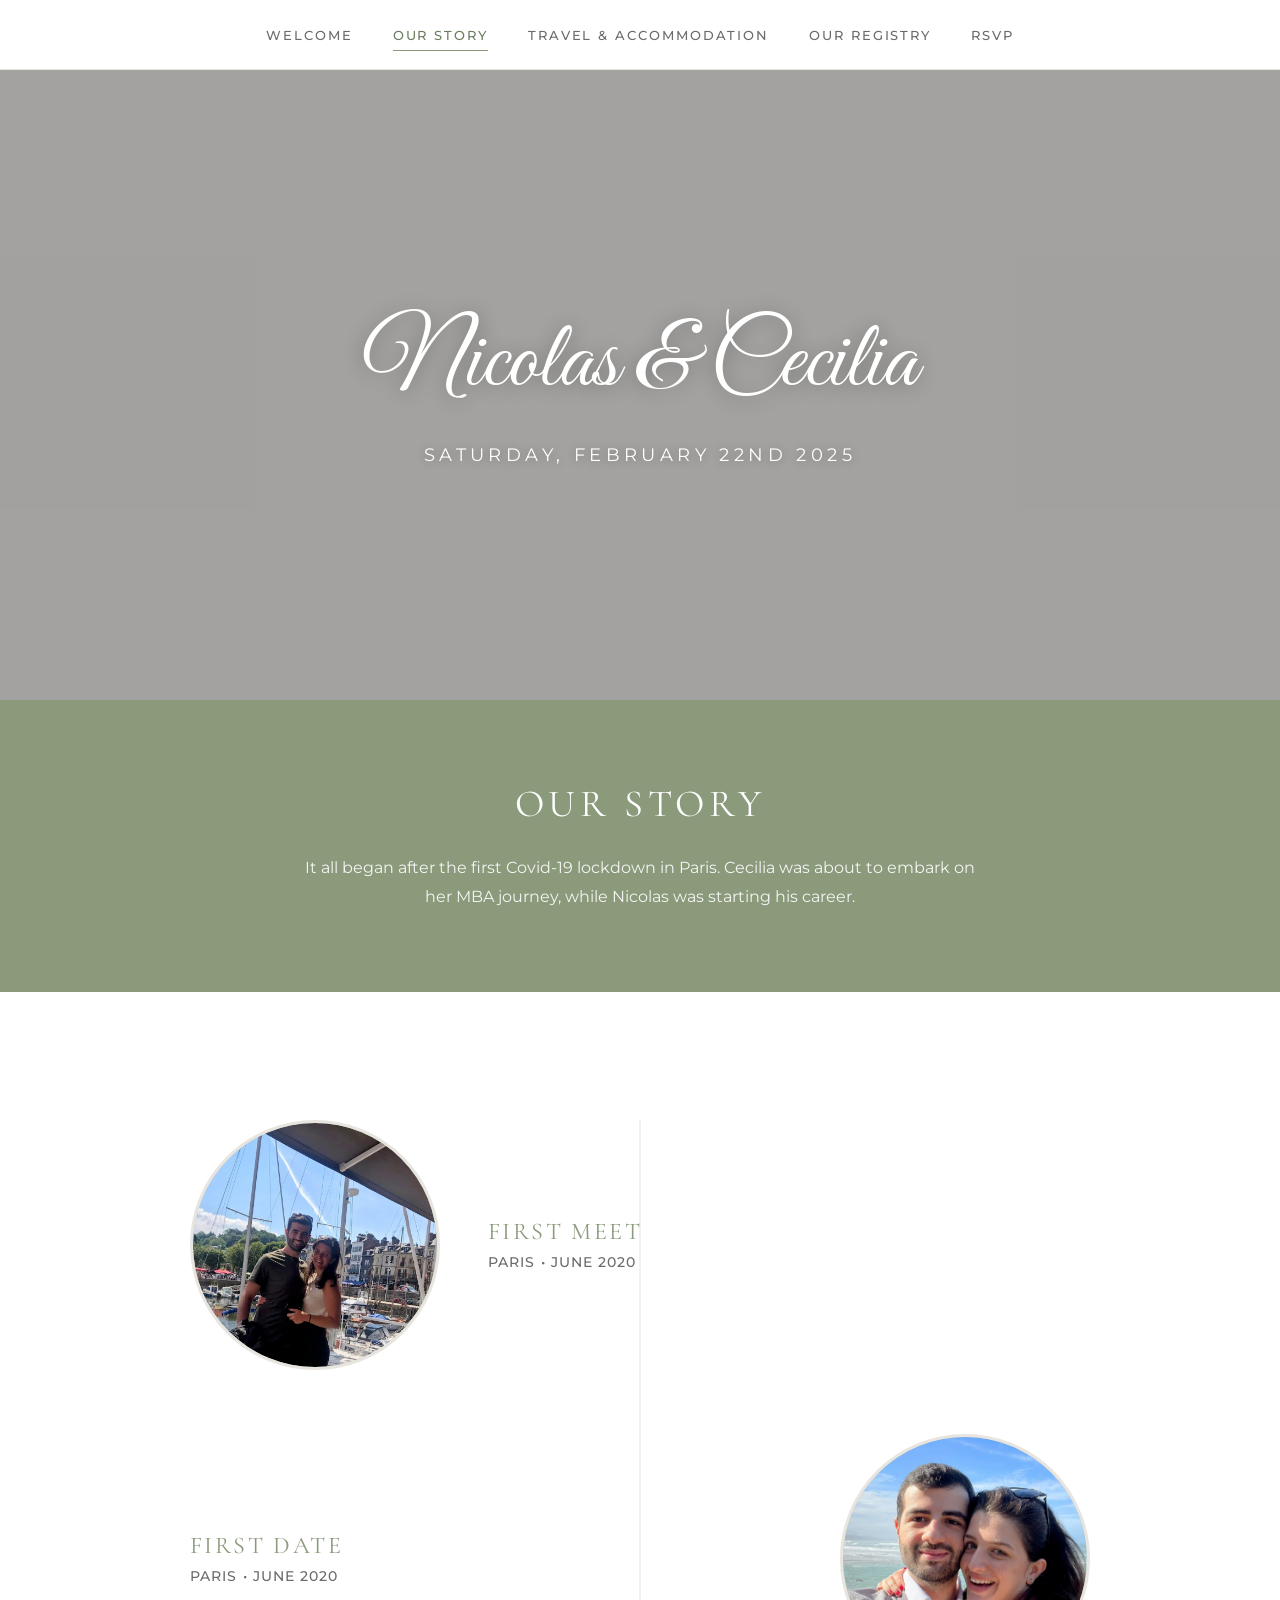
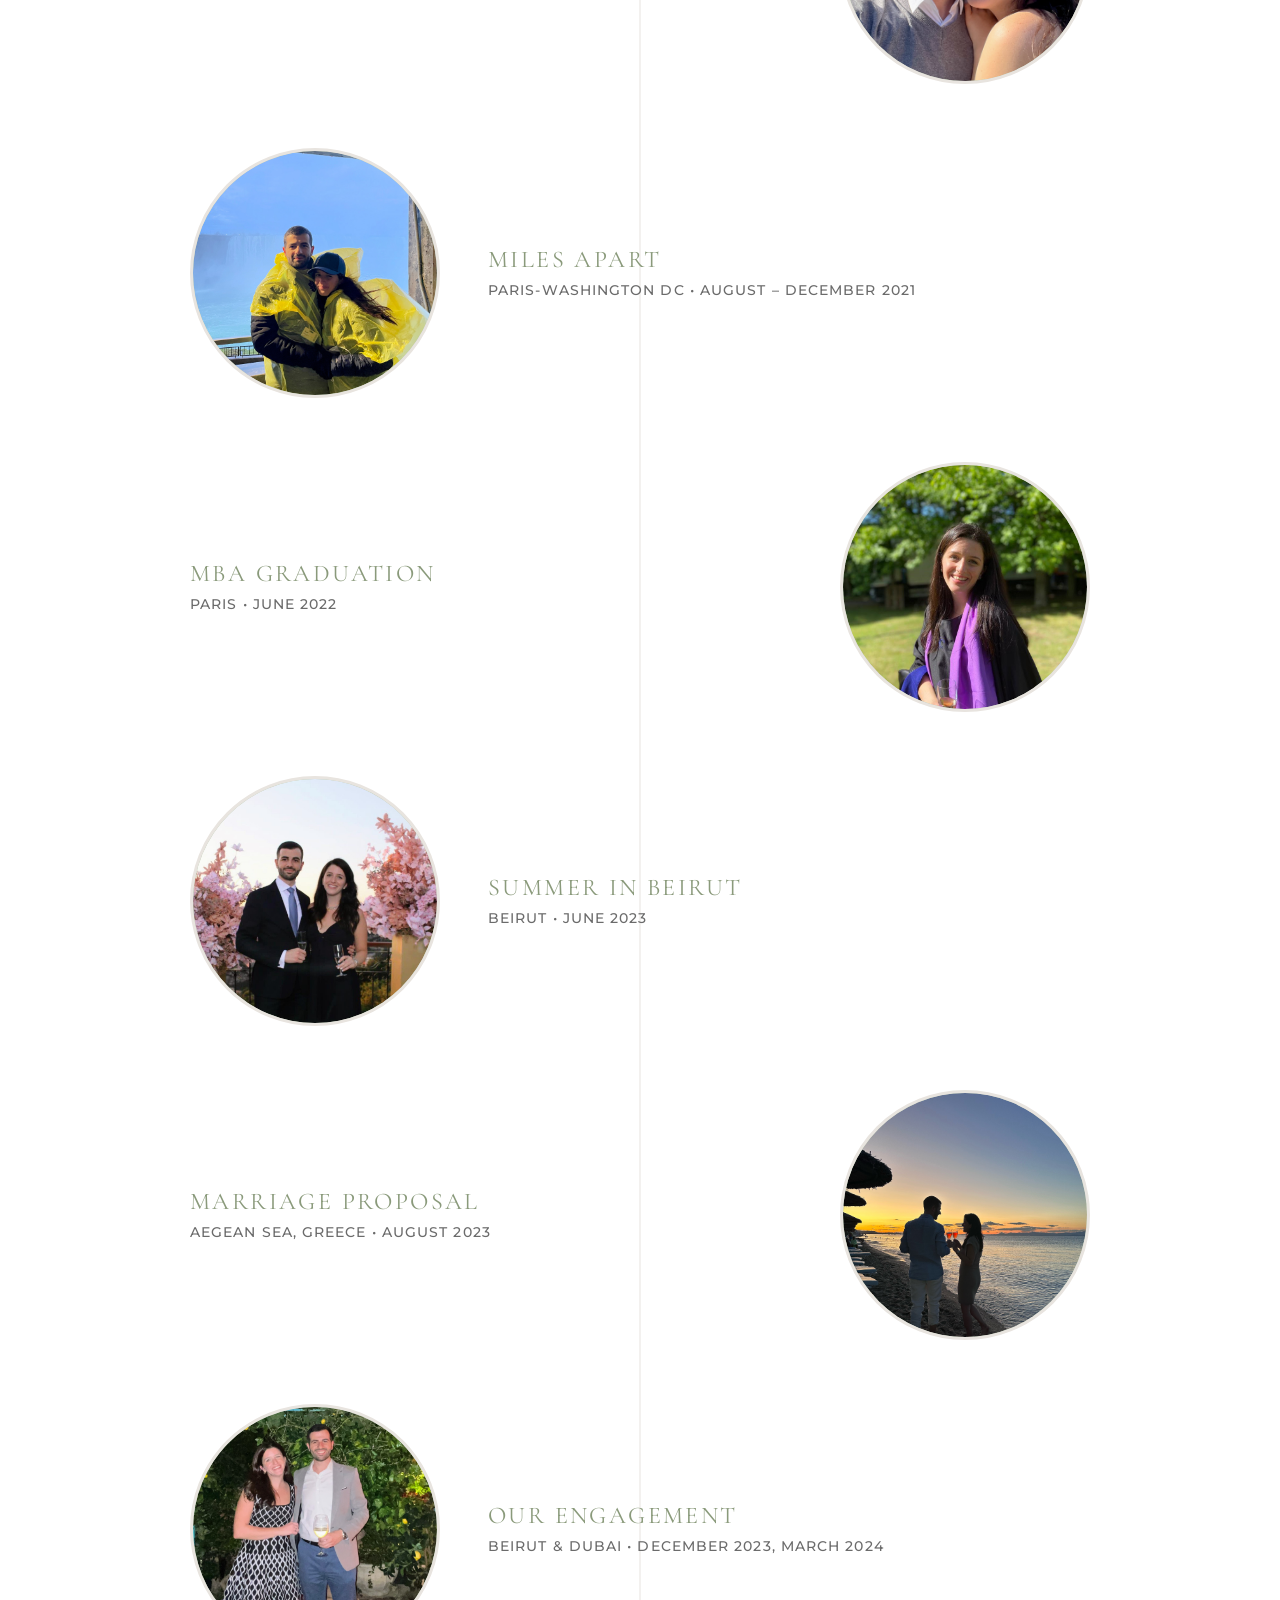
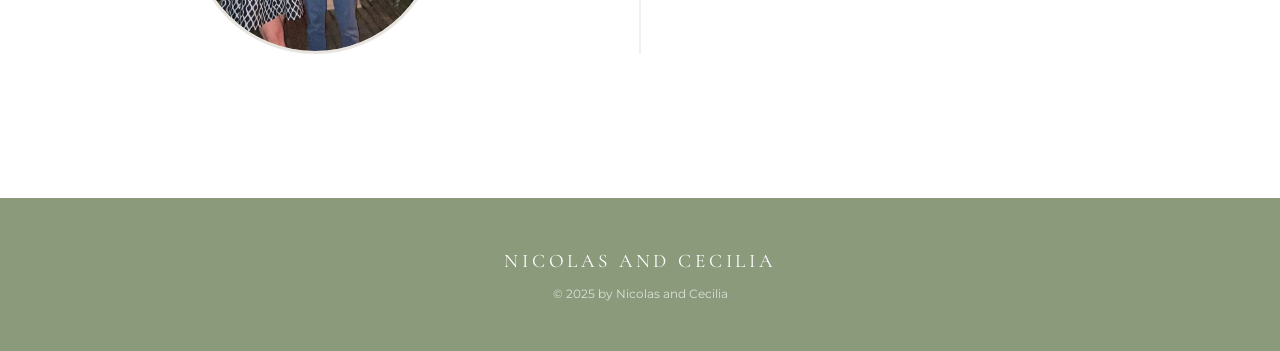
==== our-story.html @ 4477a63c "v1 upload Upload of the whole v1 of the website" ====
<!DOCTYPE html>
<html lang="en">
<head>
    <meta charset="UTF-8">
    <meta name="viewport" content="width=device-width, initial-scale=1.0">
    <title>Our Story | Nicolas & Cecilia</title>

    <!-- Google Fonts -->
    <link rel="preconnect" href="https://fonts.googleapis.com">
    <link rel="preconnect" href="https://fonts.gstatic.com" crossorigin>
    <link href="https://fonts.googleapis.com/css2?family=Cormorant+Garamond:wght@400;600&family=Great+Vibes&family=Montserrat:wght@400;500;600&display=swap" rel="stylesheet">

    <!-- Stylesheets -->
    <link rel="stylesheet" href="css/style.css">
</head>
<body>
    <!-- Navigation -->
    <nav class="site-nav">
        <button class="nav-toggle" aria-label="Toggle navigation" aria-expanded="false">
            <span></span>
            <span></span>
            <span></span>
        </button>
        <ul class="nav-links">
            <li><a href="index.html">Welcome</a></li>
            <li><a href="our-story.html">Our Story</a></li>
            <li><a href="travel.html">Travel &amp; Accommodation</a></li>
            <li><a href="registry.html">Our Registry</a></li>
            <li><a href="rsvp.html">RSVP</a></li>
        </ul>
    </nav>

    <!-- Main Content -->
    <main>
        <!-- Hero Section -->
        <section class="hero hero-short">
            <div class="hero-bg" style="background-image: url('images/Our Story/Photo Top part - high quality - requires editing.PNG');"></div>
            <div class="hero-content">
                <h1 class="script-heading">Nicolas &amp; Cecilia</h1>
                <p class="subtitle">Saturday, February 22nd 2025</p>
            </div>
        </section>

        <!-- Our Story Intro Section -->
        <section class="section section-sage">
            <div class="section-inner">
                <h2 class="section-heading">OUR STORY</h2>
                <p class="section-text">It all began after the first Covid-19 lockdown in Paris. Cecilia was about to embark on her MBA journey, while Nicolas was starting his career.</p>
            </div>
        </section>

        <!-- Timeline Section -->
        <section class="section section-white">
            <div class="section-inner">
                <div class="timeline">
                    <!-- Event 1: First Meet -->
                    <div class="timeline-item fade-in">
                        <div class="timeline-photo">
                            <img src="images/Our Story/Photo 1 - First meet.JPG" alt="First Meet - Paris 2020" loading="lazy">
                        </div>
                        <div class="timeline-info">
                            <h3>First Meet</h3>
                            <p>Paris • June 2020</p>
                        </div>
                    </div>

                    <!-- Event 2: First Date -->
                    <div class="timeline-item fade-in">
                        <div class="timeline-photo">
                            <img src="images/Our Story/Photo 2 - first date.JPG" alt="First Date - Paris 2020" loading="lazy">
                        </div>
                        <div class="timeline-info">
                            <h3>First Date</h3>
                            <p>Paris • June 2020</p>
                        </div>
                    </div>

                    <!-- Event 3: Miles Apart -->
                    <div class="timeline-item fade-in">
                        <div class="timeline-photo">
                            <img src="images/Our Story/Photo 3 - Long distance.JPG" alt="Miles Apart - Long distance 2021" loading="lazy">
                        </div>
                        <div class="timeline-info">
                            <h3>Miles Apart</h3>
                            <p>Paris-Washington DC • August – December 2021</p>
                        </div>
                    </div>

                    <!-- Event 4: MBA Graduation -->
                    <div class="timeline-item fade-in">
                        <div class="timeline-photo">
                            <img src="images/Photo 4 - MBA Graduation.JPG" alt="MBA Graduation - Paris 2022" loading="lazy">
                        </div>
                        <div class="timeline-info">
                            <h3>MBA Graduation</h3>
                            <p>Paris • June 2022</p>
                        </div>
                    </div>

                    <!-- Event 5: Summer in Beirut -->
                    <div class="timeline-item fade-in">
                        <div class="timeline-photo">
                            <img src="images/Photo 5 - Summer in beirut.JPG" alt="Summer in Beirut 2023" loading="lazy">
                        </div>
                        <div class="timeline-info">
                            <h3>Summer in Beirut</h3>
                            <p>Beirut • June 2023</p>
                        </div>
                    </div>

                    <!-- Event 6: Marriage Proposal -->
                    <div class="timeline-item fade-in">
                        <div class="timeline-photo">
                            <img src="images/Our Story/Photo 4 - Proposal.JPG" alt="Marriage Proposal - Aegean Sea 2023" loading="lazy">
                        </div>
                        <div class="timeline-info">
                            <h3>Marriage Proposal</h3>
                            <p>Aegean Sea, Greece • August 2023</p>
                        </div>
                    </div>

                    <!-- Event 7: Our Engagement -->
                    <div class="timeline-item fade-in">
                        <div class="timeline-photo">
                            <img src="images/Our Story/Photo 5 - Engagement_edited.jpg" alt="Our Engagement - Beirut and Dubai 2024" loading="lazy">
                        </div>
                        <div class="timeline-info">
                            <h3>Our Engagement</h3>
                            <p>Beirut &amp; Dubai • December 2023, March 2024</p>
                        </div>
                    </div>
                </div>
            </div>
        </section>
    </main>

    <!-- Footer -->
    <footer class="site-footer">
        <p class="footer-title">NICOLAS AND CECILIA</p>
        <p class="footer-copy">&copy; 2025 by Nicolas and Cecilia</p>
    </footer>

    <!-- Scripts -->
    <script src="js/main.js"></script>
</body>
</html>
---- css/style.css ----
/* ============================================
   Nicolas & Cecilia — Wedding Website
   Color Palette: Sage green, warm whites, muted gold
   Font: Google Fonts — Cormorant Garamond (headings),
         Montserrat (body), Great Vibes (script accent)
   ============================================ */

/* --- CSS Variables --- */
:root {
  --sage: #8a9a7b;
  --sage-dark: #6b7d5e;
  --sage-light: #c5d1bc;
  --cream: #faf8f5;
  --warm-white: #ffffff;
  --text-dark: #3a3a3a;
  --text-medium: #6b6b6b;
  --text-light: #999999;
  --gold-muted: #c2a97e;
  --border-light: #e8e4df;
  --overlay-dark: rgba(0, 0, 0, 0.35);
  --overlay-light: rgba(0, 0, 0, 0.15);
  --font-heading: 'Cormorant Garamond', Georgia, serif;
  --font-body: 'Montserrat', 'Segoe UI', sans-serif;
  --font-script: 'Great Vibes', cursive;
  --max-width: 1200px;
  --nav-height: 70px;
}

/* --- Reset & Base --- */
*, *::before, *::after {
  margin: 0;
  padding: 0;
  box-sizing: border-box;
}

html {
  scroll-behavior: smooth;
  font-size: 16px;
}

body {
  font-family: var(--font-body);
  color: var(--text-dark);
  background-color: var(--cream);
  line-height: 1.6;
  -webkit-font-smoothing: antialiased;
}

img {
  max-width: 100%;
  height: auto;
  display: block;
}

a {
  color: var(--sage-dark);
  text-decoration: none;
  transition: color 0.3s ease;
}

a:hover {
  color: var(--gold-muted);
}

/* --- Typography --- */
h1, h2, h3, h4 {
  font-family: var(--font-heading);
  font-weight: 400;
  line-height: 1.3;
}

.script-heading {
  font-family: var(--font-script);
  font-weight: 400;
}

/* --- Navigation --- */
.site-nav {
  position: fixed;
  top: 0;
  left: 0;
  right: 0;
  height: var(--nav-height);
  background: rgba(255, 255, 255, 0.95);
  backdrop-filter: blur(10px);
  -webkit-backdrop-filter: blur(10px);
  border-bottom: 1px solid var(--border-light);
  z-index: 1000;
  display: flex;
  align-items: center;
  justify-content: center;
}

.nav-links {
  display: flex;
  list-style: none;
  gap: 2.5rem;
  align-items: center;
}

.nav-links a {
  font-family: var(--font-body);
  font-size: 0.8rem;
  font-weight: 500;
  letter-spacing: 0.15em;
  text-transform: uppercase;
  color: var(--text-medium);
  padding: 0.5rem 0;
  position: relative;
  transition: color 0.3s ease;
}

.nav-links a::after {
  content: '';
  position: absolute;
  bottom: 0;
  left: 0;
  width: 0;
  height: 1px;
  background: var(--sage);
  transition: width 0.3s ease;
}

.nav-links a:hover,
.nav-links a.active {
  color: var(--sage-dark);
}

.nav-links a:hover::after,
.nav-links a.active::after {
  width: 100%;
}

/* Hamburger menu (mobile) */
.nav-toggle {
  display: none;
  background: none;
  border: none;
  cursor: pointer;
  padding: 0.5rem;
  position: absolute;
  right: 1.5rem;
}

.nav-toggle span {
  display: block;
  width: 24px;
  height: 2px;
  background: var(--text-dark);
  margin: 5px 0;
  transition: all 0.3s ease;
}

/* --- Hero Sections --- */
.hero {
  position: relative;
  width: 100%;
  height: 100vh;
  min-height: 500px;
  display: flex;
  align-items: center;
  justify-content: center;
  text-align: center;
  overflow: hidden;
  margin-top: var(--nav-height);
}

.hero-bg {
  position: absolute;
  inset: 0;
  background-size: cover;
  background-position: center;
  background-repeat: no-repeat;
}

.hero-bg::after {
  content: '';
  position: absolute;
  inset: 0;
  background: var(--overlay-dark);
}

.hero-bg.blur::after {
  background: var(--overlay-light);
  backdrop-filter: blur(4px);
  -webkit-backdrop-filter: blur(4px);
}

.hero-content {
  position: relative;
  z-index: 2;
  color: #fff;
  padding: 2rem;
}

.hero-content .script-heading {
  font-size: clamp(3rem, 8vw, 6rem);
  text-shadow: 0 2px 20px rgba(0, 0, 0, 0.3);
}

.hero-content .subtitle {
  font-family: var(--font-body);
  font-size: clamp(0.85rem, 1.5vw, 1.1rem);
  letter-spacing: 0.25em;
  text-transform: uppercase;
  margin-top: 1rem;
  font-weight: 400;
  text-shadow: 0 1px 10px rgba(0, 0, 0, 0.3);
}

/* Smaller hero for subpages */
.hero-short {
  height: 70vh;
  min-height: 400px;
}

/* Placeholder for missing images */
.hero-placeholder {
  background: linear-gradient(135deg, var(--sage) 0%, var(--sage-dark) 100%);
}

/* --- Sections --- */
.section {
  padding: 5rem 2rem;
}

.section-inner {
  max-width: var(--max-width);
  margin: 0 auto;
}

.section-sage {
  background-color: var(--sage);
  color: #fff;
}

.section-cream {
  background-color: var(--cream);
}

.section-white {
  background-color: var(--warm-white);
}

.section-heading {
  font-family: var(--font-heading);
  font-size: clamp(1.8rem, 3vw, 2.5rem);
  letter-spacing: 0.12em;
  text-transform: uppercase;
  text-align: center;
  margin-bottom: 1.5rem;
  color: var(--sage-dark);
}

.section-sage .section-heading {
  color: #fff;
}

.section-text {
  text-align: center;
  max-width: 700px;
  margin: 0 auto;
  font-size: 1rem;
  line-height: 1.8;
  color: var(--text-medium);
}

.section-sage .section-text {
  color: rgba(255, 255, 255, 0.9);
}

/* --- Timeline (Our Story) --- */
.timeline {
  position: relative;
  max-width: 900px;
  margin: 3rem auto 0;
}

.timeline::before {
  content: '';
  position: absolute;
  top: 0;
  left: 50%;
  transform: translateX(-50%);
  width: 1px;
  height: 100%;
  background: var(--border-light);
}

.timeline-item {
  display: flex;
  align-items: center;
  gap: 3rem;
  margin-bottom: 4rem;
  position: relative;
}

.timeline-item:nth-child(even) {
  flex-direction: row-reverse;
}

.timeline-photo {
  flex: 0 0 250px;
  width: 250px;
  height: 250px;
  border-radius: 50%;
  overflow: hidden;
  background: var(--sage-light);
  border: 3px solid var(--border-light);
}

.timeline-photo img {
  width: 100%;
  height: 100%;
  object-fit: cover;
}

/* Placeholder circle when no image */
.timeline-photo.placeholder {
  display: flex;
  align-items: center;
  justify-content: center;
  font-size: 0.75rem;
  color: var(--text-light);
  text-align: center;
  padding: 1rem;
}

.timeline-info {
  flex: 1;
}

.timeline-info h3 {
  font-family: var(--font-heading);
  font-size: 1.5rem;
  letter-spacing: 0.1em;
  text-transform: uppercase;
  color: var(--sage);
  margin-bottom: 0.3rem;
}

.timeline-info p {
  font-size: 0.85rem;
  letter-spacing: 0.08em;
  text-transform: uppercase;
  color: var(--text-medium);
  font-weight: 500;
}

/* --- Activity Cards (Travel) --- */
.card-grid {
  display: grid;
  grid-template-columns: repeat(auto-fill, minmax(300px, 1fr));
  gap: 2rem;
  margin-top: 2rem;
}

.card {
  background: var(--warm-white);
  border-radius: 12px;
  overflow: hidden;
  box-shadow: 0 2px 12px rgba(0, 0, 0, 0.06);
  transition: transform 0.3s ease, box-shadow 0.3s ease;
}

.card:hover {
  transform: translateY(-4px);
  box-shadow: 0 8px 24px rgba(0, 0, 0, 0.1);
}

.card-img {
  width: 100%;
  height: 200px;
  background: var(--sage-light);
  background-size: cover;
  background-position: center;
}

.card-body {
  padding: 1.5rem;
}

.card-body h3 {
  font-family: var(--font-heading);
  font-size: 1.3rem;
  margin-bottom: 0.5rem;
  font-style: italic;
}

.card-body p {
  font-size: 0.9rem;
  color: var(--text-medium);
  line-height: 1.6;
  margin-bottom: 1rem;
}

.card-link {
  display: inline-block;
  font-size: 0.8rem;
  letter-spacing: 0.1em;
  text-transform: uppercase;
  font-weight: 600;
  color: var(--sage-dark);
  border: 1px solid var(--sage);
  padding: 0.5rem 1.5rem;
  border-radius: 4px;
  transition: all 0.3s ease;
}

.card-link:hover {
  background: var(--sage);
  color: #fff;
}

/* --- Restaurant / Eat & Drink Section --- */
.eat-drink {
  padding: 5rem 2rem;
  position: relative;
  background-size: cover;
  background-position: center;
  background-attachment: fixed;
  color: #fff;
}

.eat-drink::before {
  content: '';
  position: absolute;
  inset: 0;
  background: rgba(0, 0, 0, 0.6);
}

.eat-drink .section-inner {
  position: relative;
  z-index: 2;
}

.eat-drink .section-heading {
  color: #fff;
}

.eat-drink-subtitle {
  text-align: center;
  font-size: 0.8rem;
  letter-spacing: 0.15em;
  text-transform: uppercase;
  margin-bottom: 3rem;
  opacity: 0.8;
}

.restaurant-category {
  margin-bottom: 3rem;
}

.restaurant-category h3 {
  font-family: var(--font-body);
  font-size: 0.9rem;
  letter-spacing: 0.2em;
  text-transform: uppercase;
  font-weight: 600;
  margin-bottom: 1.5rem;
  padding-bottom: 0.5rem;
  border-bottom: 1px solid rgba(255, 255, 255, 0.2);
  color: var(--gold-muted);
}

.restaurant-row {
  display: flex;
  justify-content: space-between;
  align-items: baseline;
  padding: 0.5rem 0;
}

.restaurant-row .cuisine {
  font-size: 0.85rem;
  color: rgba(255, 255, 255, 0.6);
  font-style: italic;
  min-width: 120px;
}

.restaurant-row .names {
  font-size: 1rem;
  font-weight: 500;
}

.restaurant-row .names a {
  color: #fff;
  transition: color 0.3s ease;
}

.restaurant-row .names a:hover {
  color: var(--gold-muted);
}

.drinks-list {
  display: flex;
  flex-wrap: wrap;
  gap: 0.5rem 1.5rem;
  margin-top: 0.5rem;
}

.drinks-list a {
  color: rgba(255, 255, 255, 0.9);
  font-size: 0.95rem;
  transition: color 0.3s ease;
}

.drinks-list a:hover {
  color: var(--gold-muted);
}

/* --- Registry Section --- */
.registry-block {
  text-align: center;
  padding: 2.5rem;
  border-bottom: 1px solid var(--border-light);
  max-width: 600px;
  margin: 0 auto;
}

.registry-block:last-of-type {
  border-bottom: none;
}

.registry-block h3 {
  font-family: var(--font-body);
  font-size: 0.85rem;
  font-weight: 700;
  letter-spacing: 0.15em;
  text-transform: uppercase;
  margin-bottom: 1rem;
  color: var(--text-dark);
}

.registry-block p {
  font-size: 0.9rem;
  color: var(--text-medium);
  line-height: 1.8;
}

.registry-note {
  font-style: italic;
  color: var(--sage) !important;
  margin-top: 2rem;
}

/* --- RSVP Form --- */
.rsvp-form {
  max-width: 550px;
  margin: 2rem auto 0;
}

.form-group {
  margin-bottom: 1.5rem;
}

.form-group label {
  display: block;
  font-size: 0.8rem;
  font-weight: 600;
  letter-spacing: 0.1em;
  text-transform: uppercase;
  color: var(--text-medium);
  margin-bottom: 0.5rem;
}

.form-group input,
.form-group select,
.form-group textarea {
  width: 100%;
  padding: 0.85rem 1rem;
  font-family: var(--font-body);
  font-size: 0.95rem;
  border: 1px solid var(--border-light);
  border-radius: 6px;
  background: var(--warm-white);
  color: var(--text-dark);
  transition: border-color 0.3s ease;
}

.form-group input:focus,
.form-group select:focus,
.form-group textarea:focus {
  outline: none;
  border-color: var(--sage);
}

.form-group textarea {
  resize: vertical;
  min-height: 100px;
}

.btn {
  display: inline-block;
  font-family: var(--font-body);
  font-size: 0.8rem;
  font-weight: 600;
  letter-spacing: 0.15em;
  text-transform: uppercase;
  padding: 1rem 3rem;
  border: none;
  border-radius: 6px;
  cursor: pointer;
  transition: all 0.3s ease;
}

.btn-sage {
  background: var(--sage);
  color: #fff;
}

.btn-sage:hover {
  background: var(--sage-dark);
}

.btn-outline {
  background: transparent;
  color: var(--sage-dark);
  border: 1px solid var(--sage);
}

.btn-outline:hover {
  background: var(--sage);
  color: #fff;
}

/* --- Footer --- */
.site-footer {
  background: var(--sage);
  color: #fff;
  text-align: center;
  padding: 3rem 2rem;
}

.footer-title {
  font-family: var(--font-heading);
  font-size: 1.2rem;
  letter-spacing: 0.2em;
  text-transform: uppercase;
  margin-bottom: 0.5rem;
}

.footer-copy {
  font-size: 0.75rem;
  opacity: 0.7;
}

/* --- Utilities --- */
.text-center { text-align: center; }
.mt-1 { margin-top: 0.5rem; }
.mt-2 { margin-top: 1rem; }
.mt-3 { margin-top: 2rem; }
.mt-4 { margin-top: 3rem; }
.mb-2 { margin-bottom: 1rem; }

/* --- Responsive --- */
@media (max-width: 768px) {
  .nav-toggle {
    display: block;
  }

  .nav-links {
    display: none;
    flex-direction: column;
    position: absolute;
    top: var(--nav-height);
    left: 0;
    right: 0;
    background: rgba(255, 255, 255, 0.98);
    padding: 1.5rem 0;
    gap: 0;
    border-bottom: 1px solid var(--border-light);
  }

  .nav-links.open {
    display: flex;
  }

  .nav-links a {
    padding: 1rem 2rem;
    width: 100%;
    text-align: center;
  }

  .hero {
    height: 80vh;
    min-height: 400px;
  }

  .hero-short {
    height: 50vh;
  }

  .hero-content .script-heading {
    font-size: clamp(2.5rem, 10vw, 4rem);
  }

  .section {
    padding: 3rem 1.5rem;
  }

  /* Timeline stacked on mobile */
  .timeline::before {
    left: 30px;
  }

  .timeline-item,
  .timeline-item:nth-child(even) {
    flex-direction: column;
    align-items: center;
    text-align: center;
  }

  .timeline-photo {
    flex: 0 0 180px;
    width: 180px;
    height: 180px;
  }

  .card-grid {
    grid-template-columns: 1fr;
  }

  .restaurant-row {
    flex-direction: column;
    gap: 0.25rem;
  }

  .eat-drink {
    background-attachment: scroll;
  }
}

@media (max-width: 480px) {
  .nav-links a {
    font-size: 0.75rem;
  }

  .hero-content .script-heading {
    font-size: 2.5rem;
  }

  .section-heading {
    font-size: 1.5rem;
  }
}

/* ============================================
   Enhanced Mobile Responsiveness
   ============================================ */

/* Timeline: better mobile layout */
@media (max-width: 768px) {
  .timeline::before { display: none; }

  .timeline-item,
  .timeline-item:nth-child(even) {
    flex-direction: column;
    align-items: center;
    text-align: center;
    gap: 1.5rem;
    margin-bottom: 3rem;
  }

  .timeline-photo {
    flex: 0 0 200px;
    width: 200px;
    height: 200px;
  }

  .timeline-info h3 { font-size: 1.2rem; }
}

/* Cards: single column on small screens */
@media (max-width: 480px) {
  .card-grid { grid-template-columns: 1fr; gap: 1.2rem; }
  .card-img { height: 180px; }
}

/* Eat & Drink section: better mobile */
@media (max-width: 768px) {
  .eat-drink { padding: 3rem 1rem; background-attachment: scroll; }
  .restaurant-row { flex-direction: column; gap: 0.2rem; margin-bottom: 0.5rem; }
  .restaurant-row .cuisine { font-size: 0.75rem; }
}

/* Section padding reduced on mobile */
@media (max-width: 480px) {
  .section { padding: 2.5rem 1rem; }
  .section-heading { font-size: 1.4rem; letter-spacing: 0.08em; }
  .section-text { font-size: 0.95rem; }
}

/* Registry blocks: full width on mobile */
@media (max-width: 480px) {
  .registry-block { padding: 1.5rem 1rem; }
}

/* RSVP form: full width on mobile */
@media (max-width: 480px) {
  .rsvp-form { padding: 0; }
  .form-group input,
  .form-group select,
  .form-group textarea { font-size: 1rem; }
  .btn { width: 100%; text-align: center; }
}

/* Hero text: better mobile sizing */
@media (max-width: 480px) {
  .hero-content .script-heading { font-size: 3rem; }
  .hero-content .subtitle { font-size: 0.8rem; letter-spacing: 0.15em; }
  .hero-short { height: 55vh; }
}

/* Footer: mobile padding */
@media (max-width: 480px) {
  .site-footer { padding: 2rem 1rem; }
  .footer-title { font-size: 1rem; }
}

/* Nav: ensure hamburger works properly */
@media (max-width: 768px) {
  .site-nav { padding: 0 1rem; }
  .nav-links { box-shadow: 0 4px 12px rgba(0,0,0,0.08); }
  .nav-links a { font-size: 0.85rem; }
}

/* Images: prevent overflow */
img { max-width: 100%; height: auto; }
.timeline-photo img { width: 100%; height: 100%; object-fit: cover; border-radius: 50%; }
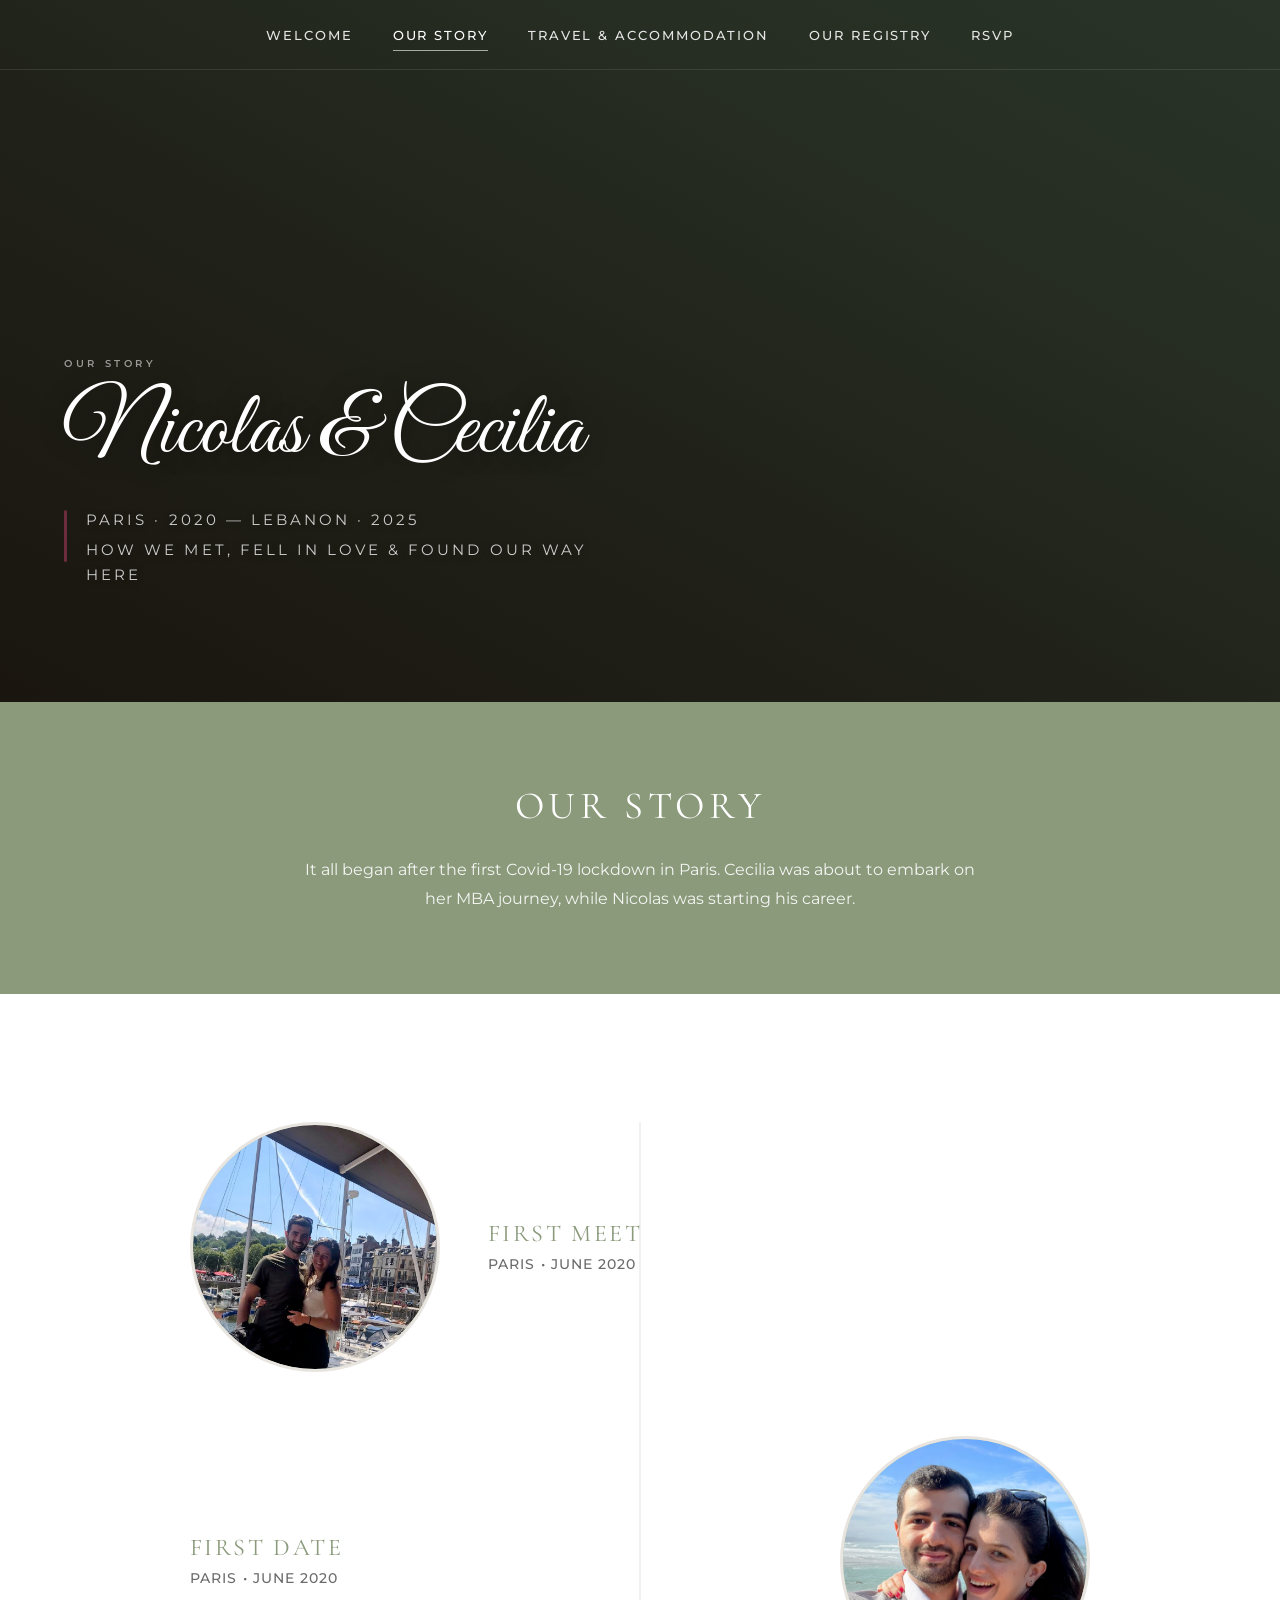
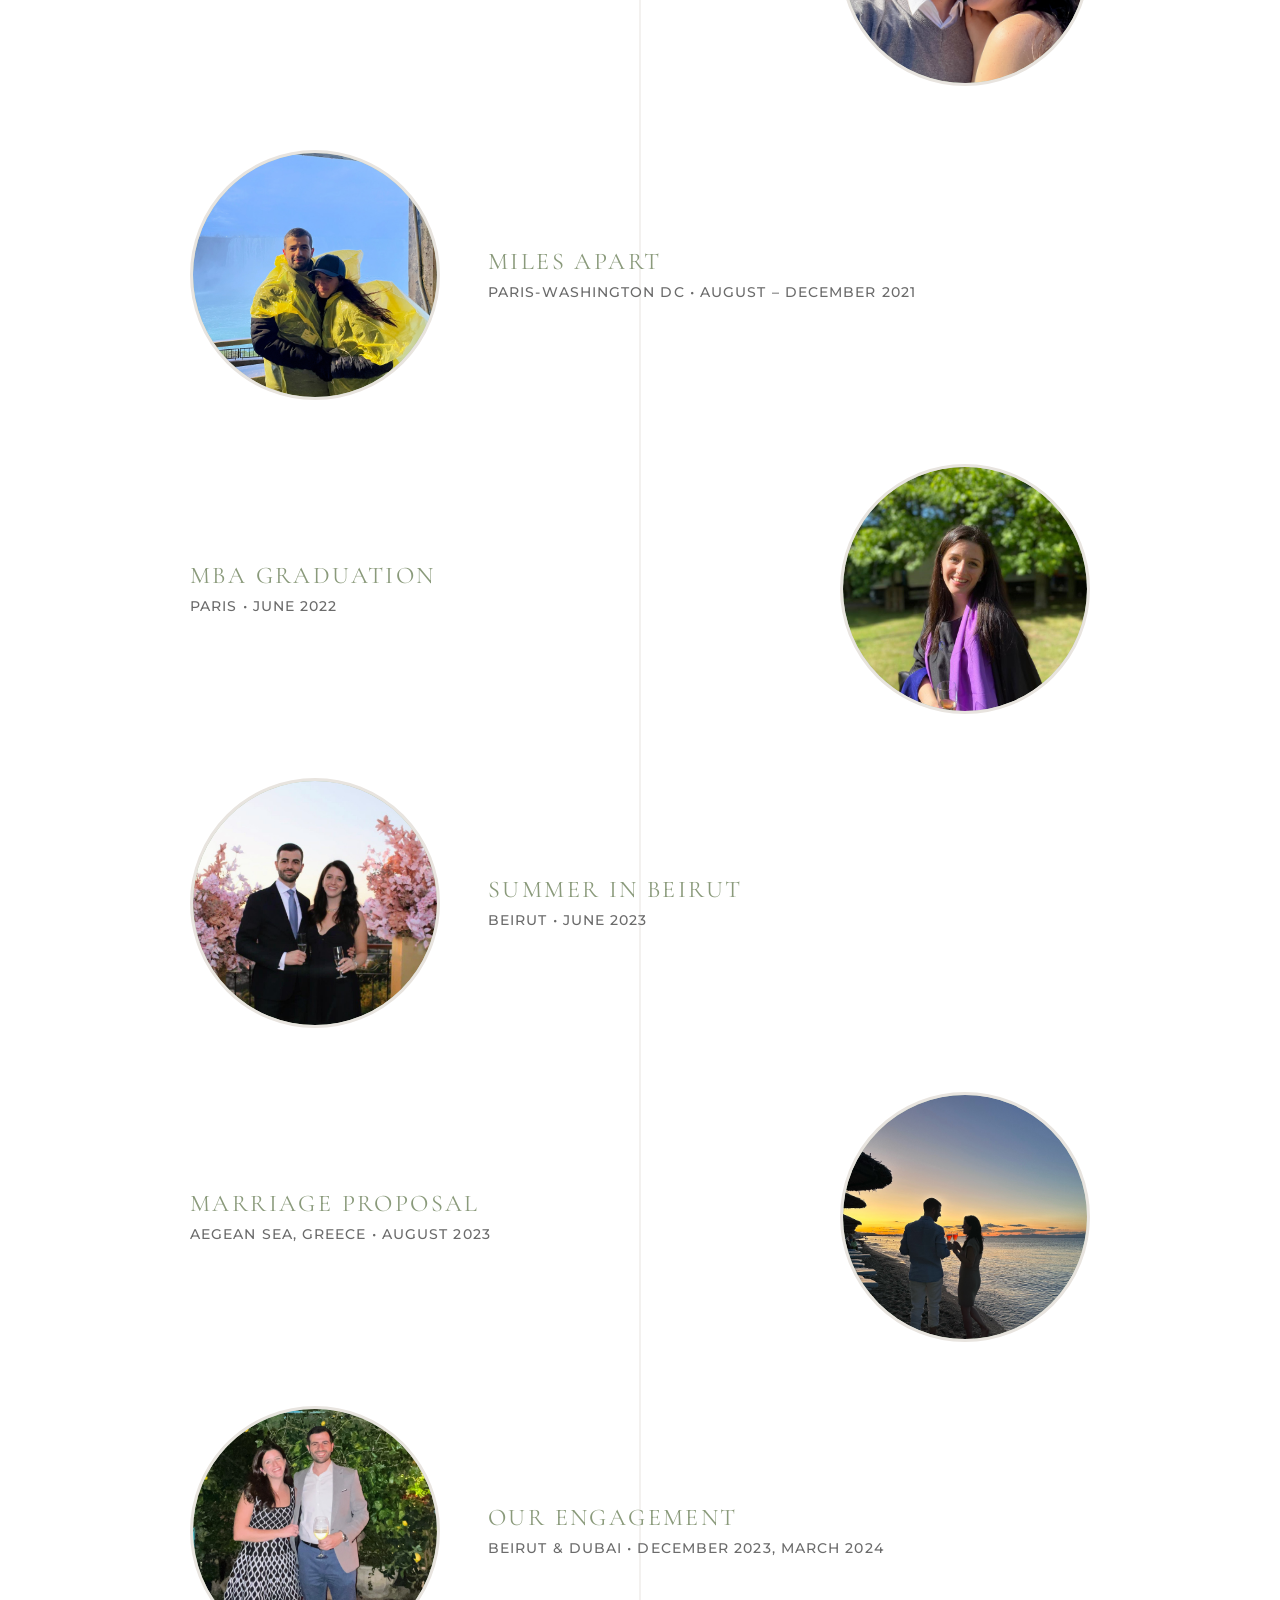
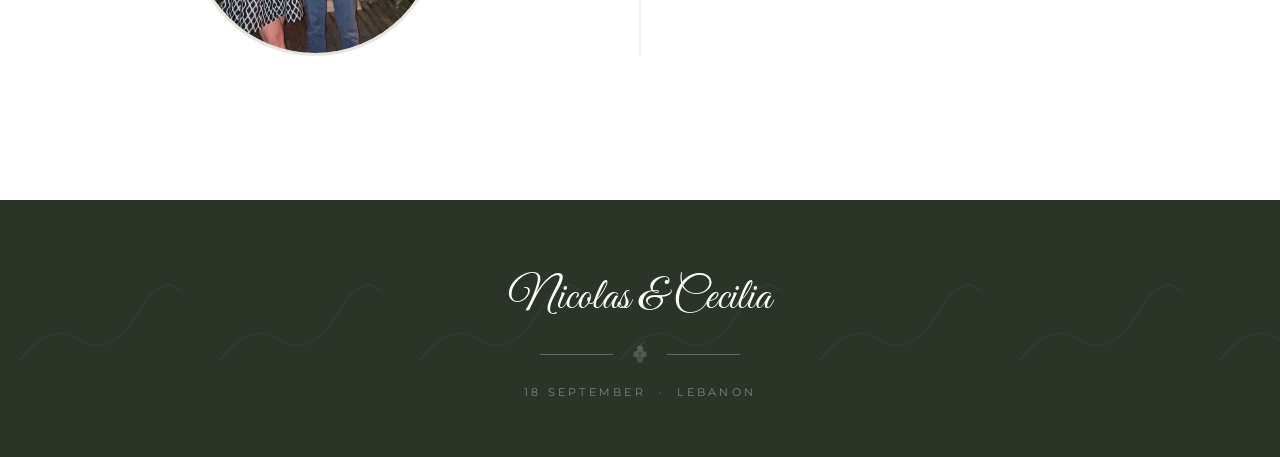
==== commit f7b19413: "Updates on 7 April" ====
--- a/our-story.html
+++ b/our-story.html
@@ -15,7 +15,7 @@
 </head>
 <body>
     <!-- Navigation -->
-    <nav class="site-nav">
+    <nav class="site-nav" id="site-nav">
         <button class="nav-toggle" aria-label="Toggle navigation" aria-expanded="false">
             <span></span>
             <span></span>
@@ -23,7 +23,7 @@
         </button>
         <ul class="nav-links">
             <li><a href="index.html">Welcome</a></li>
-            <li><a href="our-story.html">Our Story</a></li>
+            <li><a href="our-story.html" class="active">Our Story</a></li>
             <li><a href="travel.html">Travel &amp; Accommodation</a></li>
             <li><a href="registry.html">Our Registry</a></li>
             <li><a href="rsvp.html">RSVP</a></li>
@@ -33,11 +33,17 @@
     <!-- Main Content -->
     <main>
         <!-- Hero Section -->
-        <section class="hero hero-short">
-            <div class="hero-bg" style="background-image: url('images/Our Story/Photo Top part - high quality - requires editing.PNG');"></div>
+        <section class="hero hero-short" style="background-image: url('images/Our Story/Photo Top part - high quality - requires editing.PNG');">
             <div class="hero-content">
+                <span class="hero-page-label">Our Story</span>
                 <h1 class="script-heading">Nicolas &amp; Cecilia</h1>
-                <p class="subtitle">Saturday, February 22nd 2025</p>
+                <div class="hero-accent-block">
+                    <div class="hero-accent-line"></div>
+                    <div class="hero-subtitle-block">
+                        <p>Paris · 2020 — Lebanon · 2025</p>
+                        <p>How we met, fell in love &amp; found our way here</p>
+                    </div>
+                </div>
             </div>
         </section>
 
@@ -136,11 +142,27 @@
 
     <!-- Footer -->
     <footer class="site-footer">
-        <p class="footer-title">NICOLAS AND CECILIA</p>
-        <p class="footer-copy">&copy; 2025 by Nicolas and Cecilia</p>
+        <p class="footer-script">Nicolas &amp; Cecilia</p>
+        <div class="footer-ornament">
+            <svg viewBox="0 0 50 60" xmlns="http://www.w3.org/2000/svg">
+                <ellipse cx="25" cy="18" rx="7" ry="7.5" fill="rgba(232,213,217,0.5)"/>
+                <ellipse cx="17" cy="30" rx="7" ry="7.5" fill="rgba(232,213,217,0.45)"/>
+                <ellipse cx="33" cy="30" rx="7" ry="7.5" fill="rgba(232,213,217,0.45)"/>
+                <ellipse cx="25" cy="42" rx="7" ry="7.5" fill="rgba(232,213,217,0.38)"/>
+                <path d="M25 10 Q30 4 36 2" stroke="rgba(255,255,255,0.4)" stroke-width="1.5" fill="none" stroke-linecap="round"/>
+            </svg>
+        </div>
+        <p class="footer-date">18 September &nbsp;·&nbsp; Lebanon</p>
     </footer>
 
     <!-- Scripts -->
     <script src="js/main.js"></script>
+    <script>
+        // Transparent nav → solid on scroll
+        const nav = document.getElementById('site-nav');
+        function updateNav() { nav.classList.toggle('scrolled', window.scrollY > 80); }
+        window.addEventListener('scroll', updateNav, { passive: true });
+        updateNav();
+    </script>
 </body>
 </html>
--- a/css/style.css
+++ b/css/style.css
@@ -7,16 +7,27 @@
 
 /* --- CSS Variables --- */
 :root {
+  /* Greens */
   --sage: #8a9a7b;
   --sage-dark: #6b7d5e;
   --sage-light: #c5d1bc;
+  --forest: #2a3528;          /* deep bottle-green for rich sections */
+
+  /* Wine / Burgundy accents */
+  --wine: #6b2d3e;
+  --wine-dark: #4d1e2b;
+  --wine-light: #e8d5d9;
+
+  /* Neutrals */
   --cream: #faf8f5;
+  --parchment: #f4f0ea;       /* slightly warmer cream for winery feel */
   --warm-white: #ffffff;
-  --text-dark: #3a3a3a;
+  --text-dark: #2e2620;       /* slightly warmer dark tone */
   --text-medium: #6b6b6b;
   --text-light: #999999;
   --gold-muted: #c2a97e;
   --border-light: #e8e4df;
+
   --overlay-dark: rgba(0, 0, 0, 0.35);
   --overlay-light: rgba(0, 0, 0, 0.15);
   --font-heading: 'Cormorant Garamond', Georgia, serif;
@@ -81,14 +92,42 @@
   left: 0;
   right: 0;
   height: var(--nav-height);
-  background: rgba(255, 255, 255, 0.95);
-  backdrop-filter: blur(10px);
-  -webkit-backdrop-filter: blur(10px);
-  border-bottom: 1px solid var(--border-light);
+  /* Transparent by default — overlays hero image */
+  background: transparent;
+  backdrop-filter: blur(0px);
+  -webkit-backdrop-filter: blur(0px);
+  border-bottom: 1px solid rgba(255, 255, 255, 0.1);
   z-index: 1000;
   display: flex;
   align-items: center;
   justify-content: center;
+  transition: background 0.4s ease, border-color 0.4s ease, backdrop-filter 0.4s ease;
+}
+
+/* Solid nav once user scrolls past hero */
+.site-nav.scrolled {
+  background: rgba(250, 248, 245, 0.97);
+  backdrop-filter: blur(14px);
+  -webkit-backdrop-filter: blur(14px);
+  border-bottom: 1px solid var(--border-light);
+}
+
+/* Nav hover (before scrolled) — becomes readable white */
+.site-nav:hover:not(.scrolled) {
+  background: rgba(250, 248, 245, 0.82);
+  backdrop-filter: blur(16px);
+  -webkit-backdrop-filter: blur(16px);
+  border-bottom-color: rgba(232, 228, 223, 0.5);
+}
+.site-nav:hover:not(.scrolled) .nav-links a {
+  color: var(--text-medium);
+}
+.site-nav:hover:not(.scrolled) .nav-toggle span {
+  background: var(--text-dark);
+}
+.site-nav:hover:not(.scrolled) .nav-links a:hover,
+.site-nav:hover:not(.scrolled) .nav-links a.active {
+  color: var(--wine);
 }
 
 .nav-links {
@@ -104,10 +143,14 @@
   font-weight: 500;
   letter-spacing: 0.15em;
   text-transform: uppercase;
-  color: var(--text-medium);
+  color: rgba(255, 255, 255, 0.88);   /* white over hero */
   padding: 0.5rem 0;
   position: relative;
   transition: color 0.3s ease;
+}
+
+.site-nav.scrolled .nav-links a {
+  color: var(--text-medium);           /* dark once scrolled */
 }
 
 .nav-links a::after {
@@ -117,13 +160,22 @@
   left: 0;
   width: 0;
   height: 1px;
-  background: var(--sage);
+  background: rgba(255, 255, 255, 0.6);
   transition: width 0.3s ease;
+}
+
+.site-nav.scrolled .nav-links a::after {
+  background: var(--wine);
 }
 
 .nav-links a:hover,
 .nav-links a.active {
-  color: var(--sage-dark);
+  color: #fff;
+}
+
+.site-nav.scrolled .nav-links a:hover,
+.site-nav.scrolled .nav-links a.active {
+  color: var(--wine);
 }
 
 .nav-links a:hover::after,
@@ -146,9 +198,13 @@
   display: block;
   width: 24px;
   height: 2px;
-  background: var(--text-dark);
+  background: #fff;                    /* white over hero */
   margin: 5px 0;
   transition: all 0.3s ease;
+}
+
+.site-nav.scrolled .nav-toggle span {
+  background: var(--text-dark);        /* dark once scrolled */
 }
 
 /* --- Hero Sections --- */
@@ -156,15 +212,43 @@
   position: relative;
   width: 100%;
   height: 100vh;
-  min-height: 500px;
+  min-height: 560px;
   display: flex;
-  align-items: center;
-  justify-content: center;
-  text-align: center;
+  align-items: flex-end;          /* anchor content to bottom */
+  justify-content: flex-start;    /* anchor content to left */
   overflow: hidden;
-  margin-top: var(--nav-height);
-}
-
+  margin-top: 0;                  /* flush behind transparent nav */
+  background-size: cover;
+  background-position: center;
+  background-repeat: no-repeat;
+  /* Default dark gradient — heavier bottom-left for text readability */
+  background-color: var(--forest);
+}
+
+/* Overlay: darker bottom-left (where text sits), fades top-right */
+.hero::before {
+  content: '';
+  position: absolute;
+  inset: 0;
+  background: linear-gradient(
+    to top right,
+    rgba(22, 14, 10, 0.82) 0%,
+    rgba(22, 14, 10, 0.52) 40%,
+    rgba(22, 14, 10, 0.18) 75%,
+    rgba(22, 14, 10, 0.05) 100%
+  );
+  z-index: 1;
+}
+
+/* Optional secondary overlay (page-specific colour tint applied inline) */
+.hero-tint {
+  position: absolute;
+  inset: 0;
+  z-index: 1;
+  pointer-events: none;
+}
+
+/* Legacy .hero-bg support (sub-pages) */
 .hero-bg {
   position: absolute;
   inset: 0;
@@ -173,48 +257,85 @@
   background-repeat: no-repeat;
 }
 
-.hero-bg::after {
-  content: '';
-  position: absolute;
-  inset: 0;
-  background: var(--overlay-dark);
-}
-
-.hero-bg.blur::after {
-  background: var(--overlay-light);
-  backdrop-filter: blur(4px);
-  -webkit-backdrop-filter: blur(4px);
-}
-
 .hero-content {
   position: relative;
   z-index: 2;
   color: #fff;
-  padding: 2rem;
-}
-
+  padding: 0 5% 5rem;           /* left padding + bottom breathing room */
+  max-width: 700px;
+  text-align: left;
+}
+
+/* Small label above heading */
+.hero-page-label {
+  font-family: var(--font-body);
+  font-size: 0.65rem;
+  font-weight: 600;
+  letter-spacing: 0.35em;
+  text-transform: uppercase;
+  color: rgba(255, 255, 255, 0.55);
+  margin-bottom: 0.8rem;
+  display: block;
+}
+
+/* Main heading */
 .hero-content .script-heading {
-  font-size: clamp(3rem, 8vw, 6rem);
-  text-shadow: 0 2px 20px rgba(0, 0, 0, 0.3);
-}
-
-.hero-content .subtitle {
+  font-size: clamp(3rem, 7vw, 6rem);
+  text-shadow: 0 2px 24px rgba(0, 0, 0, 0.4);
+  line-height: 1.05;
+  margin-bottom: 1.8rem;
+}
+
+/* Presight-style accent block: vertical line + text */
+.hero-accent-block {
+  display: flex;
+  gap: 1.2rem;
+  align-items: flex-start;
+  margin-bottom: 2.2rem;
+}
+
+.hero-accent-line {
+  width: 3px;
+  min-height: 52px;
+  background: var(--wine);
+  border-radius: 2px;
+  flex-shrink: 0;
+  margin-top: 0.1rem;
+}
+
+.hero-subtitle-block {
+  display: flex;
+  flex-direction: column;
+  gap: 0.35rem;
+}
+
+.hero-content .subtitle,
+.hero-subtitle,
+.hero-subtitle-block p {
   font-family: var(--font-body);
-  font-size: clamp(0.85rem, 1.5vw, 1.1rem);
-  letter-spacing: 0.25em;
-  text-transform: uppercase;
-  margin-top: 1rem;
+  font-size: clamp(0.78rem, 1.3vw, 0.95rem);
+  letter-spacing: 0.2em;
+  text-transform: uppercase;
+  color: rgba(255, 255, 255, 0.78);
   font-weight: 400;
-  text-shadow: 0 1px 10px rgba(0, 0, 0, 0.3);
-}
-
-/* Smaller hero for subpages */
+  text-shadow: 0 1px 8px rgba(0, 0, 0, 0.3);
+  margin: 0;
+}
+
+/* CTA buttons row */
+.hero-cta {
+  display: flex;
+  gap: 0.85rem;
+  flex-wrap: wrap;
+}
+
+/* Smaller hero for sub-pages */
 .hero-short {
-  height: 70vh;
-  min-height: 400px;
-}
-
-/* Placeholder for missing images */
+  height: 78vh;
+  min-height: 440px;
+}
+
+/* Placeholder */
 .hero-placeholder {
   background: linear-gradient(135deg, var(--sage) 0%, var(--sage-dark) 100%);
 }
@@ -224,7 +345,8 @@
   padding: 5rem 2rem;
 }
 
-.section-inner {
+.section-inner,
+.section-content {
   max-width: var(--max-width);
   margin: 0 auto;
 }
@@ -234,8 +356,17 @@
   color: #fff;
 }
 
+.section-forest {
+  background-color: var(--forest);
+  color: #fff;
+}
+
+.section-forest .section-heading {
+  color: rgba(255,255,255,0.92);
+}
+
 .section-cream {
-  background-color: var(--cream);
+  background-color: var(--parchment);
 }
 
 .section-white {
@@ -395,21 +526,61 @@
 }
 
 .card-link {
-  display: inline-block;
-  font-size: 0.8rem;
-  letter-spacing: 0.1em;
-  text-transform: uppercase;
+  display: inline-flex;
+  align-items: center;
+  gap: 0.4rem;
+  font-family: var(--font-body);
+  font-size: 0.65rem;
   font-weight: 600;
-  color: var(--sage-dark);
-  border: 1px solid var(--sage);
-  padding: 0.5rem 1.5rem;
-  border-radius: 4px;
-  transition: all 0.3s ease;
+  letter-spacing: 0.14em;
+  text-transform: uppercase;
+  color: var(--wine);
+  background: transparent;
+  border: 1px solid rgba(107,45,62,0.3);
+  border-radius: 50px;
+  padding: 0.5rem 1.2rem;
+  transition: background 0.25s, border-color 0.25s, color 0.25s;
+  text-decoration: none;
 }
 
 .card-link:hover {
-  background: var(--sage);
-  color: #fff;
+  background: var(--wine);
+  border-color: var(--wine);
+  color: #fff;
+}
+
+/* Universal wine-pill button — use on any page for a consistent CTA */
+.btn-wine-pill {
+  display: inline-flex;
+  align-items: center;
+  gap: 0.45rem;
+  font-family: var(--font-body);
+  font-size: 0.65rem;
+  font-weight: 600;
+  letter-spacing: 0.14em;
+  text-transform: uppercase;
+  color: var(--wine);
+  background: transparent;
+  border: 1px solid rgba(107,45,62,0.3);
+  border-radius: 50px;
+  padding: 0.5rem 1.2rem 0.5rem 0.9rem;
+  transition: background 0.25s, border-color 0.25s, color 0.25s;
+  text-decoration: none;
+  cursor: pointer;
+}
+.btn-wine-pill svg {
+  width: 12px;
+  height: 12px;
+  flex-shrink: 0;
+}
+.btn-wine-pill:hover {
+  background: var(--wine);
+  border-color: var(--wine);
+  color: #fff;
+}
+.btn-wine-pill:hover svg path,
+.btn-wine-pill:hover svg circle {
+  stroke: #fff;
 }
 
 /* --- Restaurant / Eat & Drink Section --- */
@@ -625,23 +796,51 @@
 
 /* --- Footer --- */
 .site-footer {
-  background: var(--sage);
-  color: #fff;
+  background: var(--forest);
+  background-image: url("data:image/svg+xml,%3Csvg xmlns='http://www.w3.org/2000/svg' width='200' height='200'%3E%3Cpath d='M20 160 Q50 120 80 140 Q110 160 140 110 Q160 75 180 90' stroke='rgba(255,255,255,0.03)' stroke-width='1.8' fill='none' stroke-linecap='round'/%3E%3C/svg%3E");
+  background-size: 200px 200px;
+  color: rgba(255,255,255,0.85);
   text-align: center;
-  padding: 3rem 2rem;
-}
-
-.footer-title {
-  font-family: var(--font-heading);
-  font-size: 1.2rem;
-  letter-spacing: 0.2em;
-  text-transform: uppercase;
+  padding: 4.5rem 2rem 3.5rem;
+}
+
+.footer-script {
+  font-family: var(--font-script);
+  font-size: 2.8rem;
+  color: #fff;
   margin-bottom: 0.5rem;
-}
-
-.footer-copy {
-  font-size: 0.75rem;
-  opacity: 0.7;
+  line-height: 1.2;
+}
+
+.footer-ornament {
+  display: flex;
+  align-items: center;
+  justify-content: center;
+  gap: 1rem;
+  margin: 1rem auto;
+  max-width: 200px;
+}
+
+.footer-ornament::before,
+.footer-ornament::after {
+  content: '';
+  flex: 1;
+  height: 1px;
+  background: rgba(255,255,255,0.25);
+}
+
+.footer-ornament svg {
+  width: 22px;
+  opacity: 0.5;
+}
+
+.footer-date {
+  font-family: var(--font-body);
+  font-size: 0.68rem;
+  letter-spacing: 0.3em;
+  text-transform: uppercase;
+  color: rgba(255,255,255,0.4);
+  margin-top: 0.5rem;
 }
 
 /* --- Utilities --- */
@@ -665,20 +864,74 @@
     top: var(--nav-height);
     left: 0;
     right: 0;
-    background: rgba(255, 255, 255, 0.98);
-    padding: 1.5rem 0;
+    background: #faf8f5;
+    padding: 0.5rem 0 2rem;
     gap: 0;
     border-bottom: 1px solid var(--border-light);
+    box-shadow: 0 16px 48px rgba(0, 0, 0, 0.13);
+    transform-origin: top center;
   }
 
   .nav-links.open {
     display: flex;
-  }
-
-  .nav-links a {
-    padding: 1rem 2rem;
+    animation: navSlideDown 0.25s cubic-bezier(0.25, 0.46, 0.45, 0.94) both;
+  }
+
+  /* Each <li> must stretch full width */
+  .nav-links li {
+    display: block;
     width: 100%;
-    text-align: center;
+    list-style: none;
+  }
+
+  /* Mobile links — display:block is the critical fix so width/padding/text-align work */
+  .nav-links a,
+  .site-nav .nav-links a,
+  .site-nav.scrolled .nav-links a,
+  .site-nav:hover:not(.scrolled) .nav-links a {
+    display: block !important;
+    color: var(--text-dark) !important;
+    padding: 1.3rem 2.4rem;
+    width: 100%;
+    text-align: left;
+    font-size: 0.8rem;
+    font-weight: 500;
+    letter-spacing: 0.18em;
+    border-bottom: none;
+    position: static;
+    transition: color 0.18s ease, background 0.18s ease;
+  }
+
+  /* Suppress the ::after desktop underline — shows as strikethrough on mobile */
+  .nav-links a::after {
+    display: none !important;
+  }
+
+  /* Hover: crisp single-row wine tint */
+  .nav-links a:hover,
+  .site-nav .nav-links a:hover {
+    color: var(--wine) !important;
+    background: rgba(107, 45, 62, 0.06) !important;
+  }
+
+  /* Active page: wine text, no background */
+  .nav-links a.active,
+  .site-nav .nav-links a.active {
+    color: var(--wine) !important;
+    background: transparent !important;
+    font-weight: 600;
+  }
+
+  /* Hamburger → X when open */
+  .nav-toggle.is-open span:nth-child(1) {
+    transform: rotate(45deg) translate(5px, 5px);
+  }
+  .nav-toggle.is-open span:nth-child(2) {
+    opacity: 0;
+    transform: scaleX(0);
+  }
+  .nav-toggle.is-open span:nth-child(3) {
+    transform: rotate(-45deg) translate(5px, -5px);
   }
 
   .hero {
@@ -687,7 +940,7 @@
   }
 
   .hero-short {
-    height: 50vh;
+    height: 55vh;
   }
 
   .hero-content .script-heading {
@@ -728,6 +981,12 @@
   .eat-drink {
     background-attachment: scroll;
   }
+}
+
+/* Slide-down animation for mobile nav */
+@keyframes navSlideDown {
+  from { opacity: 0; transform: translateY(-8px); }
+  to   { opacity: 1; transform: translateY(0); }
 }
 
 @media (max-width: 480px) {
@@ -820,7 +1079,6 @@
 /* Nav: ensure hamburger works properly */
 @media (max-width: 768px) {
   .site-nav { padding: 0 1rem; }
-  .nav-links { box-shadow: 0 4px 12px rgba(0,0,0,0.08); }
   .nav-links a { font-size: 0.85rem; }
 }
 
